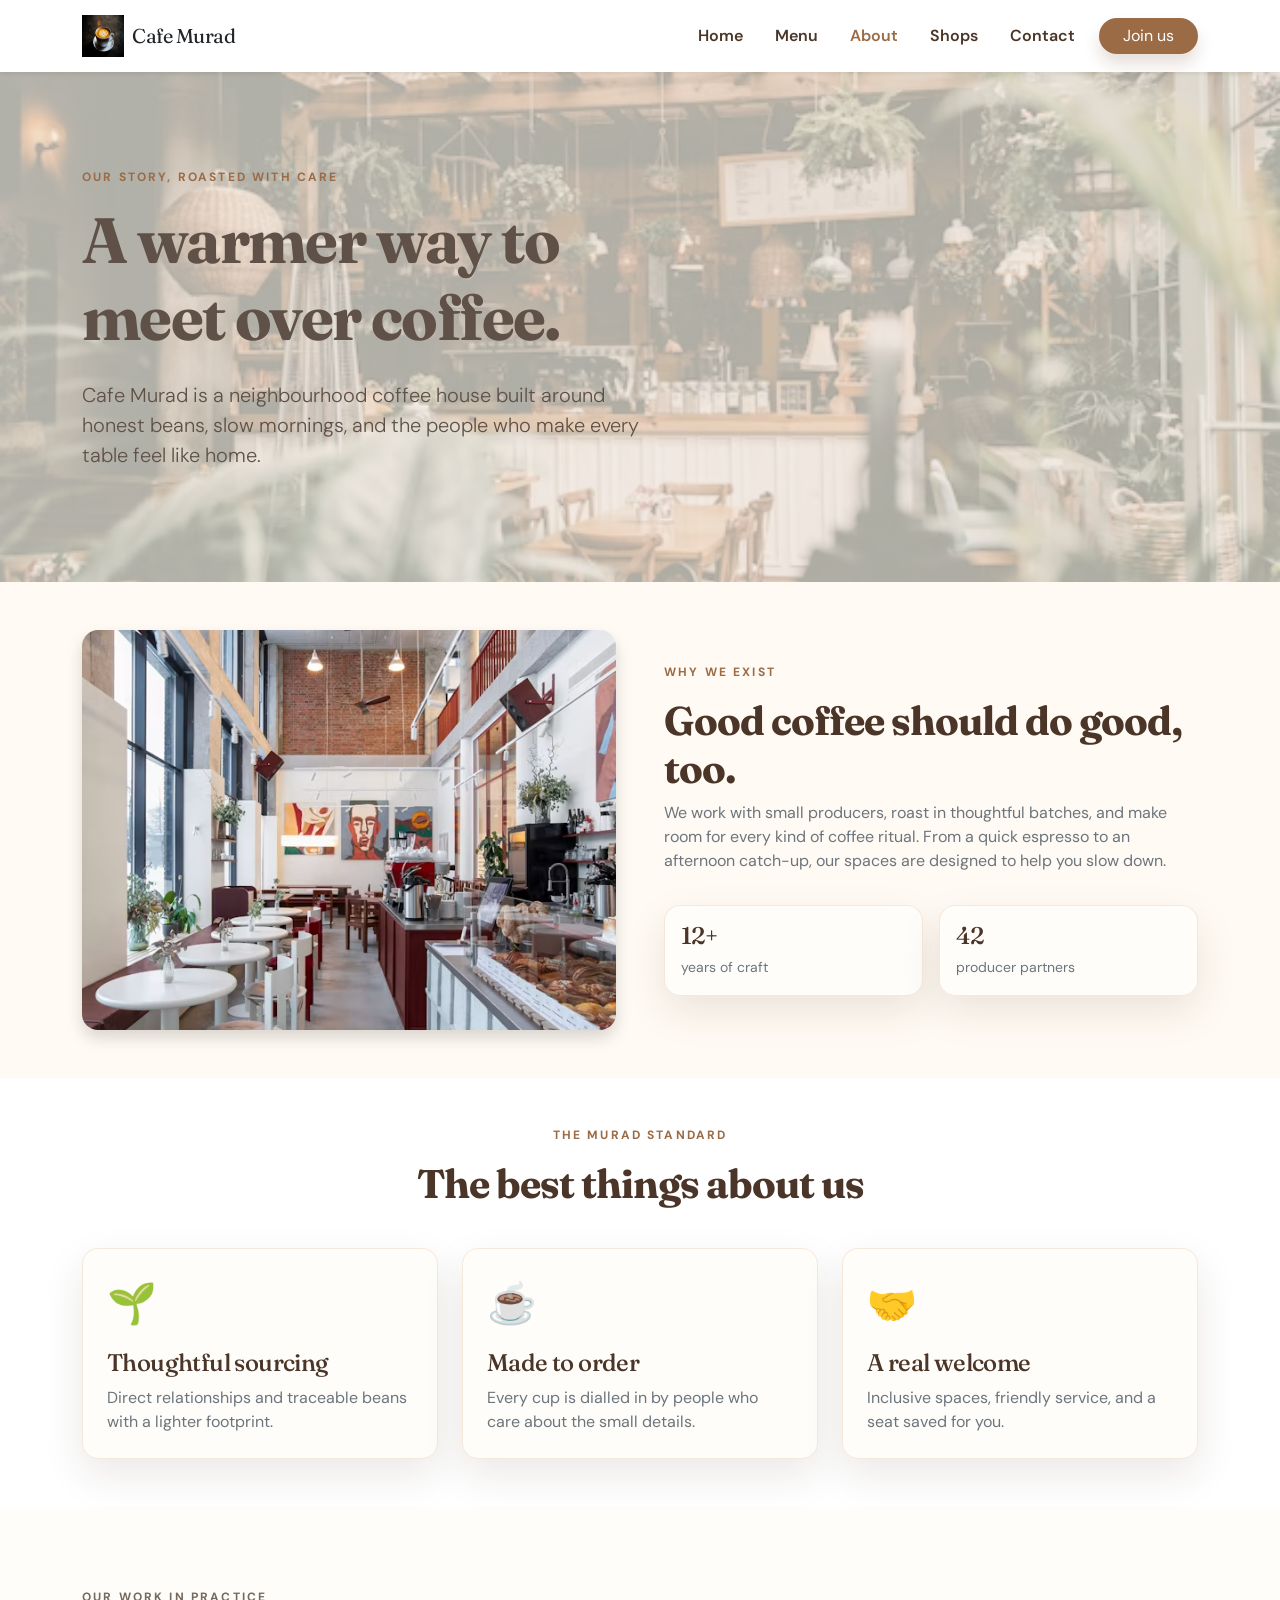
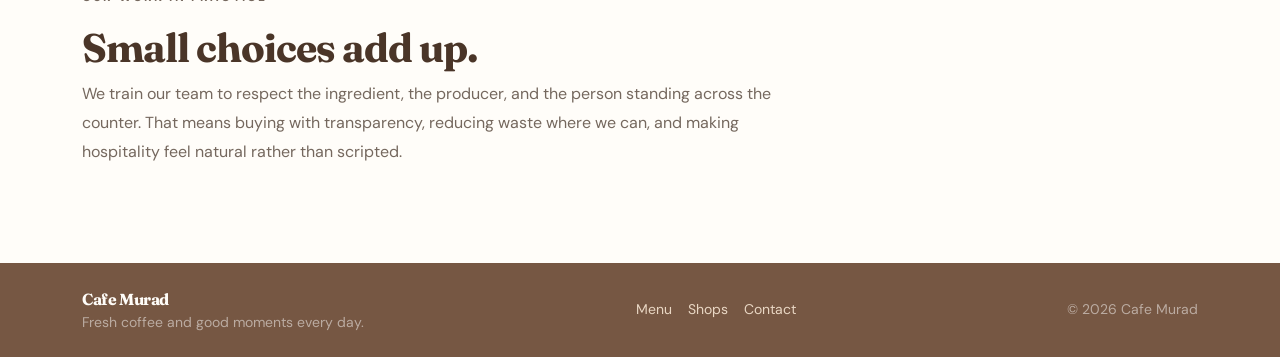
==== About.html @ e3f71ef5 "Assignment 2" ====
<!DOCTYPE html>
<html lang="en">
    <head>
        <meta charset="UTF-8">
        <meta name="viewport" content="width=device-width, initial-scale=1">
        <title>
            About Us | Cafe Murad
        </title>
        <link href="https://cdn.jsdelivr.net/npm/bootstrap@5.3.3/dist/css/bootstrap.min.css" rel="stylesheet">
            <link rel="stylesheet" href="css/About.css">
    </head>
    <body>
        <nav class="navbar navbar-expand-lg bg-white shadow-sm sticky-top">
            <div class="container">
                <a class="navbar-brand d-flex align-items-center gap-2 text-dark" href="Home.html">
                    <img src="assests/main_logo.avif" alt="Cafe Murad logo" width="42" height="42">
                    Cafe Murad
                </a>
                <button class="navbar-toggler" type="button" data-bs-toggle="collapse" data-bs-target="#mainNav" aria-label="Toggle navigation">
                    <span class="navbar-toggler-icon">
                    </span>
                </button>
                <div class="collapse navbar-collapse" id="mainNav">
                    <div class="navbar-nav ms-auto align-items-lg-center gap-lg-3">
                        <a class="nav-link" href="Home.html">
                            Home
                        </a>
                        <a class="nav-link" href="Menu.html">
                            Menu
                        </a>
                        <a class="nav-link active" href="About.html">
                            About
                        </a>
                        <a class="nav-link" href="Shops.html">
                            Shops
                        </a>
                        <a class="nav-link" href="Contact.html">
                            Contact
                        </a>
                        <a class="btn btn-coffee px-4" href="Join-Us.html">
                            Join us
                        </a>
                    </div>
                </div>
            </div>
        </nav>
        <header class="page-hero py-5">
            <video class="site-background-video" autoplay muted loop playsinline preload="metadata" poster="assests/hero_background_greenish.avif" aria-hidden="true">
                <source src="https://cdn.coverr.co/videos/coverr-city-stroll-with-a-warm-drink/1080p.mp4" type="video/mp4">
            </video>
            <div class="container py-5">
                <p class="eyebrow mb-3">
                    OUR STORY, ROASTED WITH CARE
                </p>
                <h1 class="display-3 fw-bold">
                    A warmer way to
                    <br>
                    meet over coffee.
                </h1>
                <p class="lead col-lg-6 mt-4">
                    Cafe Murad is a neighbourhood coffee house built around honest beans, slow mornings, and the people who make every table feel like home.
                </p>
            </div>
        </header>
        <main>
            <section class="container py-5">
                <div class="row g-5 align-items-center">
                    <div class="col-lg-6 reveal">
                        <img class="img-fluid rounded-4 shadow" src="assests/coffeeshop_inside.avif" alt="Inside the Cafe Murad coffee shop">
                    </div>
                    <div class="col-lg-6 reveal">
                        <p class="section-kicker">
                            WHY WE EXIST
                        </p>
                        <h2 class="display-6 fw-bold">
                            Good coffee should do good, too.
                        </h2>
                        <p class="text-secondary">
                            We work with small producers, roast in thoughtful batches, and make room for every kind of coffee ritual. From a quick espresso to an afternoon catch-up, our spaces are designed to help you slow down.
                        </p>
                        <div class="row g-3 mt-3">
                            <div class="col-6">
                                <div class="glass-card p-3">
                                    <h3 class="h4 mb-1">
                                        12+
                                    </h3>
                                    <small class="text-secondary">
                                        years of craft
                                    </small>
                                </div>
                            </div>
                            <div class="col-6">
                                <div class="glass-card p-3">
                                    <h3 class="h4 mb-1">
                                        42
                                    </h3>
                                    <small class="text-secondary">
                                        producer partners
                                    </small>
                                </div>
                            </div>
                        </div>
                    </div>
                </div>
            </section>
            <section class="py-5 bg-white">
                <div class="container">
                    <div class="text-center reveal">
                        <p class="section-kicker">
                            THE MURAD STANDARD
                        </p>
                        <h2 class="display-6 fw-bold">
                            The best things about us
                        </h2>
                    </div>
                    <div class="row g-4 mt-3">
                        <div class="col-md-4 reveal">
                            <div class="glass-card feature-card p-4 tilt-card">
                                <div class="fs-1 mb-3">
                                    🌱
                                </div>
                                <h3 class="h4">
                                    Thoughtful sourcing
                                </h3>
                                <p class="text-secondary mb-0">
                                    Direct relationships and traceable beans with a lighter footprint.
                                </p>
                            </div>
                        </div>
                        <div class="col-md-4 reveal">
                            <div class="glass-card feature-card p-4 tilt-card">
                                <div class="fs-1 mb-3">
                                    ☕
                                </div>
                                <h3 class="h4">
                                    Made to order
                                </h3>
                                <p class="text-secondary mb-0">
                                    Every cup is dialled in by people who care about the small details.
                                </p>
                            </div>
                        </div>
                        <div class="col-md-4 reveal">
                            <div class="glass-card feature-card p-4 tilt-card">
                                <div class="fs-1 mb-3">
                                    🤝
                                </div>
                                <h3 class="h4">
                                    A real welcome
                                </h3>
                                <p class="text-secondary mb-0">
                                    Inclusive spaces, friendly service, and a seat saved for you.
                                </p>
                            </div>
                        </div>
                    </div>
                </div>
            </section>
            <section class="editorial-section">
                <div class="container">
                    <div class="editorial-copy">
                        <p class="section-kicker">OUR WORK IN PRACTICE</p>
                        <h2 class="display-6 fw-bold">Small choices add up.</h2>
                        <p>
                            We train our team to respect the ingredient, the producer,
                            and the person standing across the counter. That means
                            buying with transparency, reducing waste where we can, and
                            making hospitality feel natural rather than scripted.
                        </p>
                    </div>
                </div>
            </section>
        </main>
        <footer class="site-footer-modern py-4">
            <div class="container d-flex flex-column flex-md-row justify-content-between gap-3">
                <div>
                    <strong class="display-serif">
                        Cafe Murad
                    </strong>
                    <div class="small text-white-50">
                        Fresh coffee and good moments every day.
                    </div>
                </div>
                <div class="d-flex gap-3 small">
                    <a href="Menu.html">
                        Menu
                    </a>
                    <a href="Shops.html">
                        Shops
                    </a>
                    <a href="Contact.html">
                        Contact
                    </a>
                </div>
                <small class="text-white-50">
                    © 2026 Cafe Murad
                </small>
            </div>
        </footer>
        <script src="https://cdn.jsdelivr.net/npm/bootstrap@5.3.3/dist/js/bootstrap.bundle.min.js">
        </script>
        <script src="js/script.js">
        </script>
    </body>
</html>
---- css/About.css ----
@import url("https://fonts.googleapis.com/css2?family=DM+Sans:wght@400;500;600;700&family=Fraunces:opsz,wght@9..144,500;9..144,600;9..144,700&display=swap");
:root
{
    --espresso: #4a3528; --roast: #9a6b45;
    --caramel: #d99b5f; --cream: #fffdf9;
    --mist: #fffaf3; --ink-soft: #75685e;
}
*
{
    box-sizing: border-box;
}
html
{
    scroll-behavior: smooth;
}
body
{
    margin: 0; overflow-x: hidden;
    color: var(--espresso); background: var(--mist);
    font-family: "DM Sans", Arial, sans-serif;
}
h1, h2, h3, .navbar-brand, .display-serif
{
    font-family: "Fraunces", Georgia, serif; letter-spacing: -.025em;
}
.navbar, .site-nav
{
    min-height: 72px;
}
.navbar .nav-link
{
    color: var(--espresso); font-weight: 600;
}
.navbar .nav-link:hover, .navbar .nav-link.active
{
    color: var(--roast);
}
.btn-coffee, .hero_button, .primary_button, .contact_button
{
    border: 0; border-radius: 999px;
    color: #fff; background: var(--roast);
    box-shadow: 0 .65rem 1rem rgba(121, 80, 51, .18); transition: transform .25s ease, background .25s ease;
}
.btn-coffee:hover, .hero_button:hover, .primary_button:hover, .contact_button:hover
{
    color: #fff; background: var(--espresso);
    transform: translateY(-2px);
}
.eyebrow, .section-kicker, .coffee_label
{
    color: var(--roast); font-size: .75rem;
    font-weight: 700; letter-spacing: .18em;
}
.page-hero
{
    position: relative; min-height: 24rem;
    overflow: hidden; background: #e9ddd0;
    isolation: isolate;
}
.page-hero::before
{
    position: absolute; z-index: -1;
    inset: -5%; background: linear-gradient(110deg, rgba(255, 250, 243, .74), rgba(255, 250, 243, .38));
    content: "";
}
.page-hero h1, .page-hero p:not(.eyebrow)
{
    color: #5f5147;
}
.editorial-section
{
    padding: 5rem 0; background: var(--cream);
}
.editorial-copy
{
    max-width: 46rem;
}
.editorial-copy p
{
    color: var(--ink-soft); line-height: 1.8;
}
.glass-card
{
    border: 1px solid rgba(197, 139, 85, .18); border-radius: 1rem;
    background: rgba(255, 253, 249, .94); box-shadow: 0 1rem 2.5rem rgba(62, 38, 22, .1);
}
.feature-card, .branch-card
{
    height: 100%; overflow: hidden;
    transition: transform .3s ease, box-shadow .3s ease;
}
.feature-card:hover, .branch-card:hover, .coffee_card:hover, .menu_card:hover
{
    transform: translateY(-6px); box-shadow: 0 1rem 2rem rgba(62, 38, 22, .16);
}
.reveal
{
    opacity: 0; transform: translateY(24px);
    transition: opacity .7s ease, transform .7s ease;
}
.reveal.is-visible
{
    opacity: 1; transform: translateY(0);
}
.tilt-card
{
    transform-style: preserve-3d;
}
.site_footer, .site-footer-modern
{
    color: var(--cream); background: #765743;
}
.site_footer a, .site-footer-modern a
{
    color: #e9d7c4; text-decoration: none;
}
.site_footer a:hover, .site-footer-modern a:hover
{
    color: var(--caramel);
}
.scroll-progress
{
    position: fixed; z-index: 1100;
    top: 0; left: 0;
    width: 0; height: 3px;
    background: linear-gradient(90deg, var(--caramel), #9aac8b);
}
.btn:focus-visible, input:focus-visible, textarea:focus-visible, select:focus-visible
{
    outline: 3px solid rgba(214, 154, 91, .55); outline-offset: 3px;
}
@media (prefers-reduced-motion: reduce)
{
    *, *::before, *::after
    {
        scroll-behavior: auto !important; transition-duration: .01ms !important;
        animation-duration: .01ms !important;
    }
}
@media (max-width: 767.98px)
{
    .navbar-nav
    {
        padding: .75rem 0 1rem;
    }
    .navbar-nav .btn
    {
        width: 100%; margin-top: .5rem;
    }
    .page-hero
    {
        min-height: 20rem;
    }
}
.page-hero .container
{
    position: relative; z-index: 1;
}
.stat-pill
{
    height: 100%; border: 1px solid rgba(154, 107, 69, .25);
    border-radius: 999px; background: rgba(255, 250, 243, .6);
}
.site-footer-modern
{
    padding: 1.5rem 0;
}
.page-hero
{
    position: relative;
}
.page-hero::before
{
    z-index: -3;
}
.site-background-video
{
    position: absolute; z-index: -2;
    inset: 0; width: 100%;
    height: 100%; object-fit: cover;
    opacity: .32; filter: saturate(.72) contrast(.92);
}
.page-hero > *:not(.site-background-video)
{
    position: relative; z-index: 2;
}
.page-hero > .site-background-video
{
    position: absolute; z-index: 0;
}
.feature-card, .glass-card
{
    transform-style: preserve-3d; transition: transform .25s ease, box-shadow .25s ease;
}
.site_footer,
.site-footer-modern .container
{
    display: flex; align-items: center;
    justify-content: space-between; gap: 1.5rem;
}
.site_footer
{
    padding: 2rem 8%;
}
.site_footer .footer_links
{
    display: flex; gap: 1.25rem;
}
@media (max-width: 800px)
{
    .site_footer,
    .site-footer-modern .container
    {
        flex-direction: column; text-align: center;
    }
}
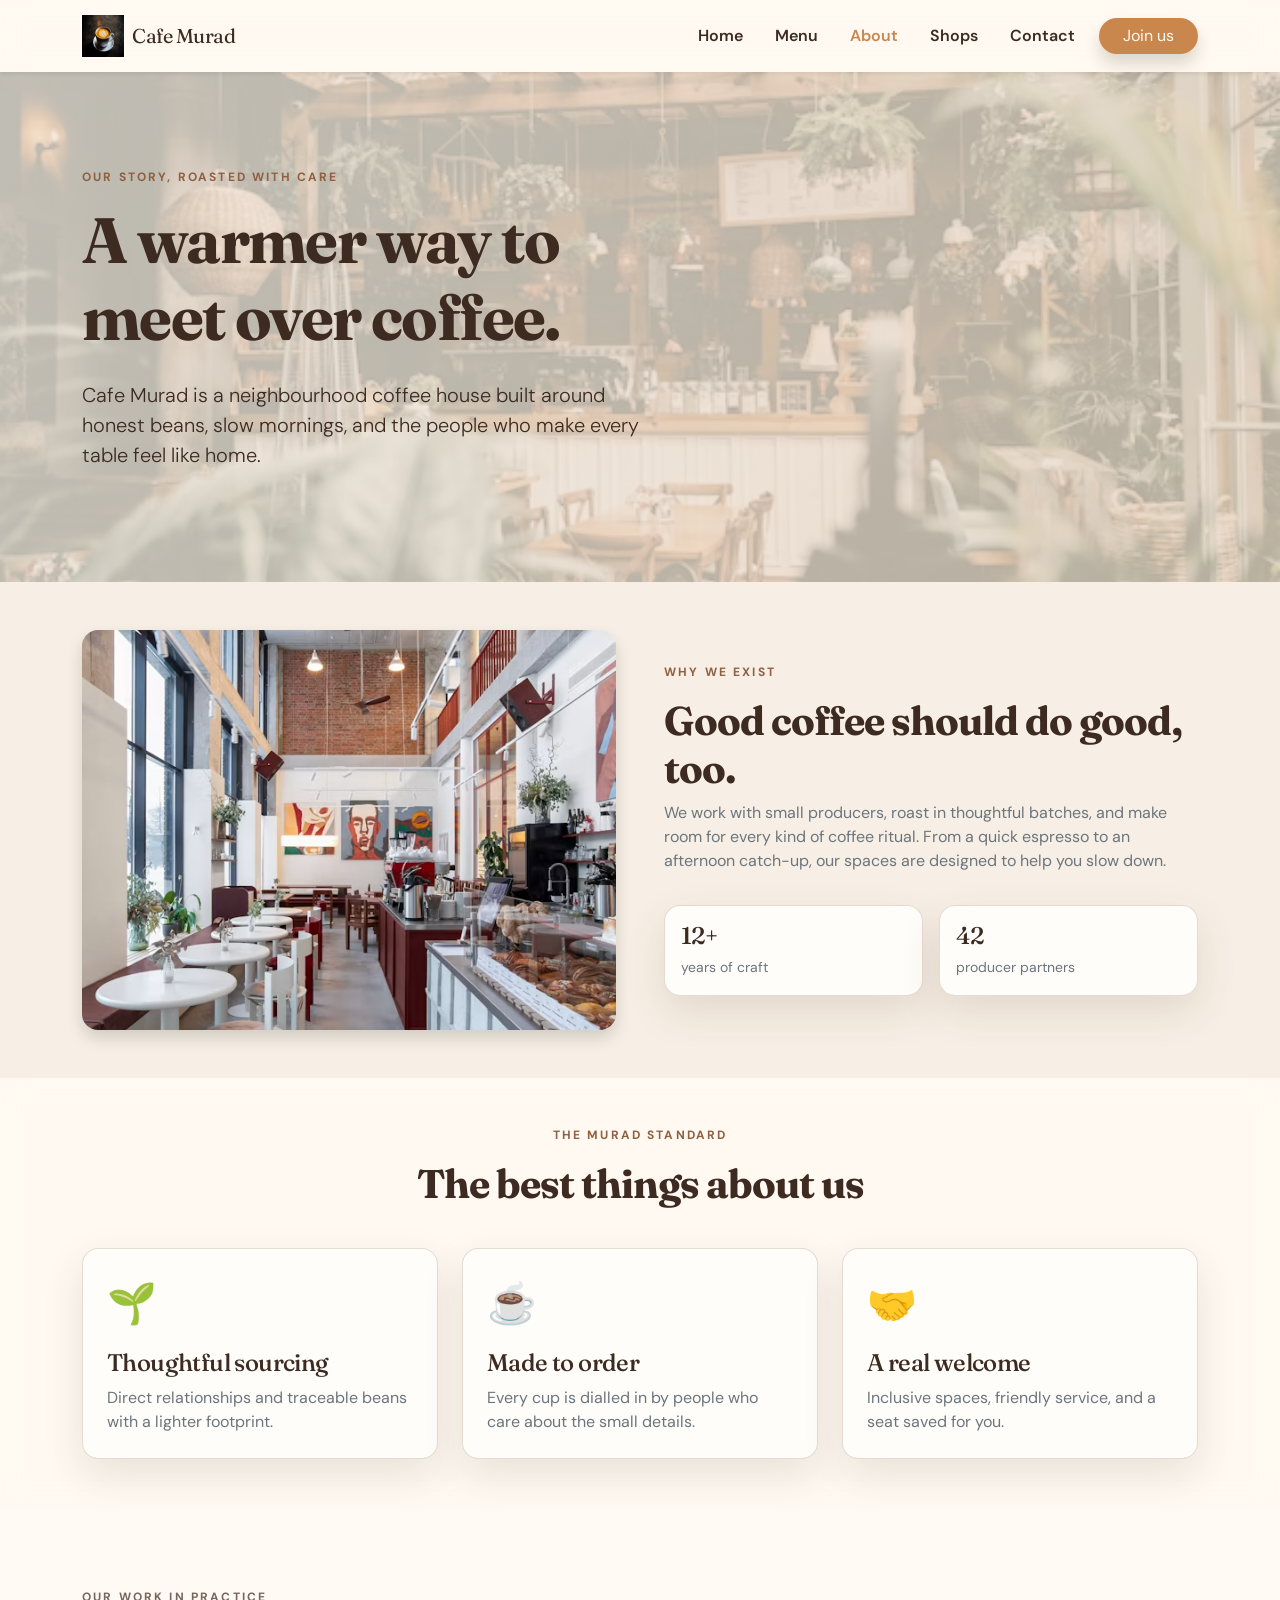
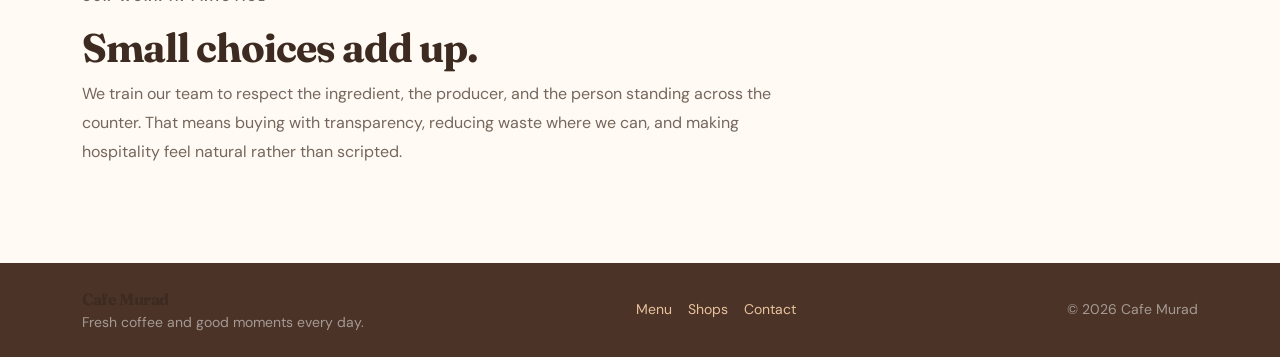
==== commit 36f58e3d: "delployment problem fix" ====
--- a/About.html
+++ b/About.html
@@ -8,11 +8,12 @@
         </title>
         <link href="https://cdn.jsdelivr.net/npm/bootstrap@5.3.3/dist/css/bootstrap.min.css" rel="stylesheet">
             <link rel="stylesheet" href="css/About.css">
+            <link rel="stylesheet" href="css/theme.css">
     </head>
     <body>
         <nav class="navbar navbar-expand-lg bg-white shadow-sm sticky-top">
             <div class="container">
-                <a class="navbar-brand d-flex align-items-center gap-2 text-dark" href="Home.html">
+                <a class="navbar-brand d-flex align-items-center gap-2 text-dark" href="index.html">
                     <img src="assests/main_logo.avif" alt="Cafe Murad logo" width="42" height="42">
                     Cafe Murad
                 </a>
@@ -22,7 +23,7 @@
                 </button>
                 <div class="collapse navbar-collapse" id="mainNav">
                     <div class="navbar-nav ms-auto align-items-lg-center gap-lg-3">
-                        <a class="nav-link" href="Home.html">
+                        <a class="nav-link" href="index.html">
                             Home
                         </a>
                         <a class="nav-link" href="Menu.html">
--- a/css/theme.css
+++ b/css/theme.css
@@ -0,0 +1,239 @@
+:root {
+    --espresso: #3d2b22;
+    --roast: #8f5f3f;
+    --caramel: #c9864d;
+    --cream: #fffaf3;
+    --mist: #f7efe5;
+    --ink-soft: #75675d;
+    --surface-raised: #fffdf9;
+    --surface-muted: #eadbca;
+    --line: rgba(143, 95, 63, .22);
+}
+
+html,
+body {
+    background: var(--mist);
+    color: var(--espresso);
+}
+
+.navbar,
+.site-nav,
+.bg-white {
+    background-color: rgba(255, 250, 243, .94) !important;
+    backdrop-filter: blur(14px);
+}
+
+.navbar-brand,
+.navbar .nav-link,
+.text-dark {
+    color: var(--espresso) !important;
+}
+
+.navbar .nav-link:hover,
+.navbar .nav-link.active,
+.navbar-brand:hover {
+    color: var(--caramel) !important;
+}
+
+.navbar-toggler {
+    border-color: var(--line);
+}
+
+.navbar-toggler-icon {
+    filter: none;
+}
+
+.page-hero,
+.hero_section {
+    background: #f0dfcc;
+}
+
+.page-hero::before {
+    background: linear-gradient(110deg, rgba(255, 250, 243, .82), rgba(240, 223, 204, .55));
+}
+
+.page-hero h1,
+.page-hero p:not(.eyebrow),
+.hero_section h1,
+.hero_description {
+    color: var(--espresso);
+}
+
+.editorial-section,
+.video_section {
+    background: var(--cream);
+}
+
+.coffee_section,
+.menu_content,
+.opening_strip {
+    background: var(--surface-muted);
+}
+
+.editorial-copy p,
+.coffee_card p,
+.menu_card p,
+.hero_description {
+    color: var(--ink-soft);
+}
+
+.glass-card,
+.coffee_card,
+.menu_card,
+.contact_form,
+.register_form,
+.page_intro,
+.detail_item,
+.stat-pill {
+    border-color: var(--line);
+    background: var(--surface-raised);
+    color: var(--espresso);
+    box-shadow: 0 1rem 2.5rem rgba(74, 48, 30, .12);
+}
+
+.detail_item {
+    background: rgba(255, 253, 249, .82);
+}
+
+.menu_filters button {
+    border-color: var(--line);
+    color: var(--caramel);
+}
+
+.menu_filters button:hover,
+.menu_filters .active {
+    color: #17120f;
+    background: var(--caramel);
+}
+
+.contact_form input,
+.contact_form textarea,
+.register_form input,
+.register_form select,
+.register_form textarea {
+    border-color: var(--line);
+    color: var(--espresso);
+    background: #fffdf9;
+}
+
+.register_form input[readonly] {
+    background: #eee1d2;
+}
+
+.reset_button {
+    color: var(--espresso);
+    background: #e5d0b9;
+}
+
+.site_footer,
+.site-footer-modern {
+    color: var(--espresso);
+    background: #4b3327;
+}
+
+.site_footer a,
+.site-footer-modern a {
+    color: #e8c29c;
+}
+
+.site_footer p {
+    color: #f3dfca;
+}
+
+.site-background-video {
+    opacity: .25;
+    filter: saturate(.72) contrast(1.04) brightness(.88);
+}
+
+.btn-coffee,
+.hero_button,
+.primary_button,
+.contact_button {
+    color: #fffaf3;
+    background: var(--caramel);
+    box-shadow: 0 .65rem 1rem rgba(74, 48, 30, .18);
+}
+
+.btn-coffee:hover,
+.hero_button:hover,
+.primary_button:hover,
+.contact_button:hover {
+    color: #fff;
+    background: var(--espresso);
+}
+
+.btn:focus-visible,
+input:focus-visible,
+textarea:focus-visible,
+select:focus-visible {
+    outline-color: var(--caramel);
+}
+
+.hero_section {
+    background:
+        radial-gradient(circle at 78% 35%, rgba(255, 255, 255, .72), transparent 28rem),
+        linear-gradient(135deg, #f8eee3, #ead5bd);
+}
+
+.hero-container {
+    perspective: 1200px;
+}
+
+.hero_image {
+    filter: drop-shadow(0 2rem 1.8rem rgba(76, 45, 25, .22));
+    animation: coffee-float 5s ease-in-out infinite;
+}
+
+.hero_image img {
+    transform: rotateY(-9deg) rotateX(4deg);
+    transition: transform .5s ease, filter .5s ease;
+}
+
+.hero_image:hover img {
+    transform: rotateY(0) rotateX(0) translateZ(22px) scale(1.04);
+    filter: drop-shadow(0 1.2rem 1rem rgba(143, 95, 63, .2));
+}
+
+.coffee_card {
+    transform: perspective(900px) rotateX(1deg);
+    transition: transform .35s ease, box-shadow .35s ease;
+}
+
+.coffee_card:hover {
+    transform: perspective(900px) rotateX(0) rotateY(-4deg) translateY(-10px) translateZ(10px);
+}
+
+.coffee_card img {
+    transition: transform .5s ease, filter .5s ease;
+}
+
+.coffee_card:hover img {
+    transform: scale(1.08);
+    filter: saturate(1.1);
+}
+
+.editorial-note {
+    padding: 2rem;
+    border: 1px solid var(--line);
+    border-radius: 1.5rem 0 1.5rem 0;
+    background: rgba(255, 253, 249, .75);
+    box-shadow: 1rem 1rem 0 rgba(143, 95, 63, .1);
+    transform: rotate(2deg);
+    transition: transform .35s ease, box-shadow .35s ease;
+}
+
+.editorial-note:hover {
+    transform: rotate(0) translateY(-6px);
+    box-shadow: 1.3rem 1.3rem 0 rgba(143, 95, 63, .14);
+}
+
+@keyframes coffee-float {
+    0%, 100% { transform: translateY(0) rotateZ(0); }
+    50% { transform: translateY(-12px) rotateZ(1deg); }
+}
+
+@media (prefers-reduced-motion: reduce) {
+    .hero_image {
+        animation: none;
+    }
+}
